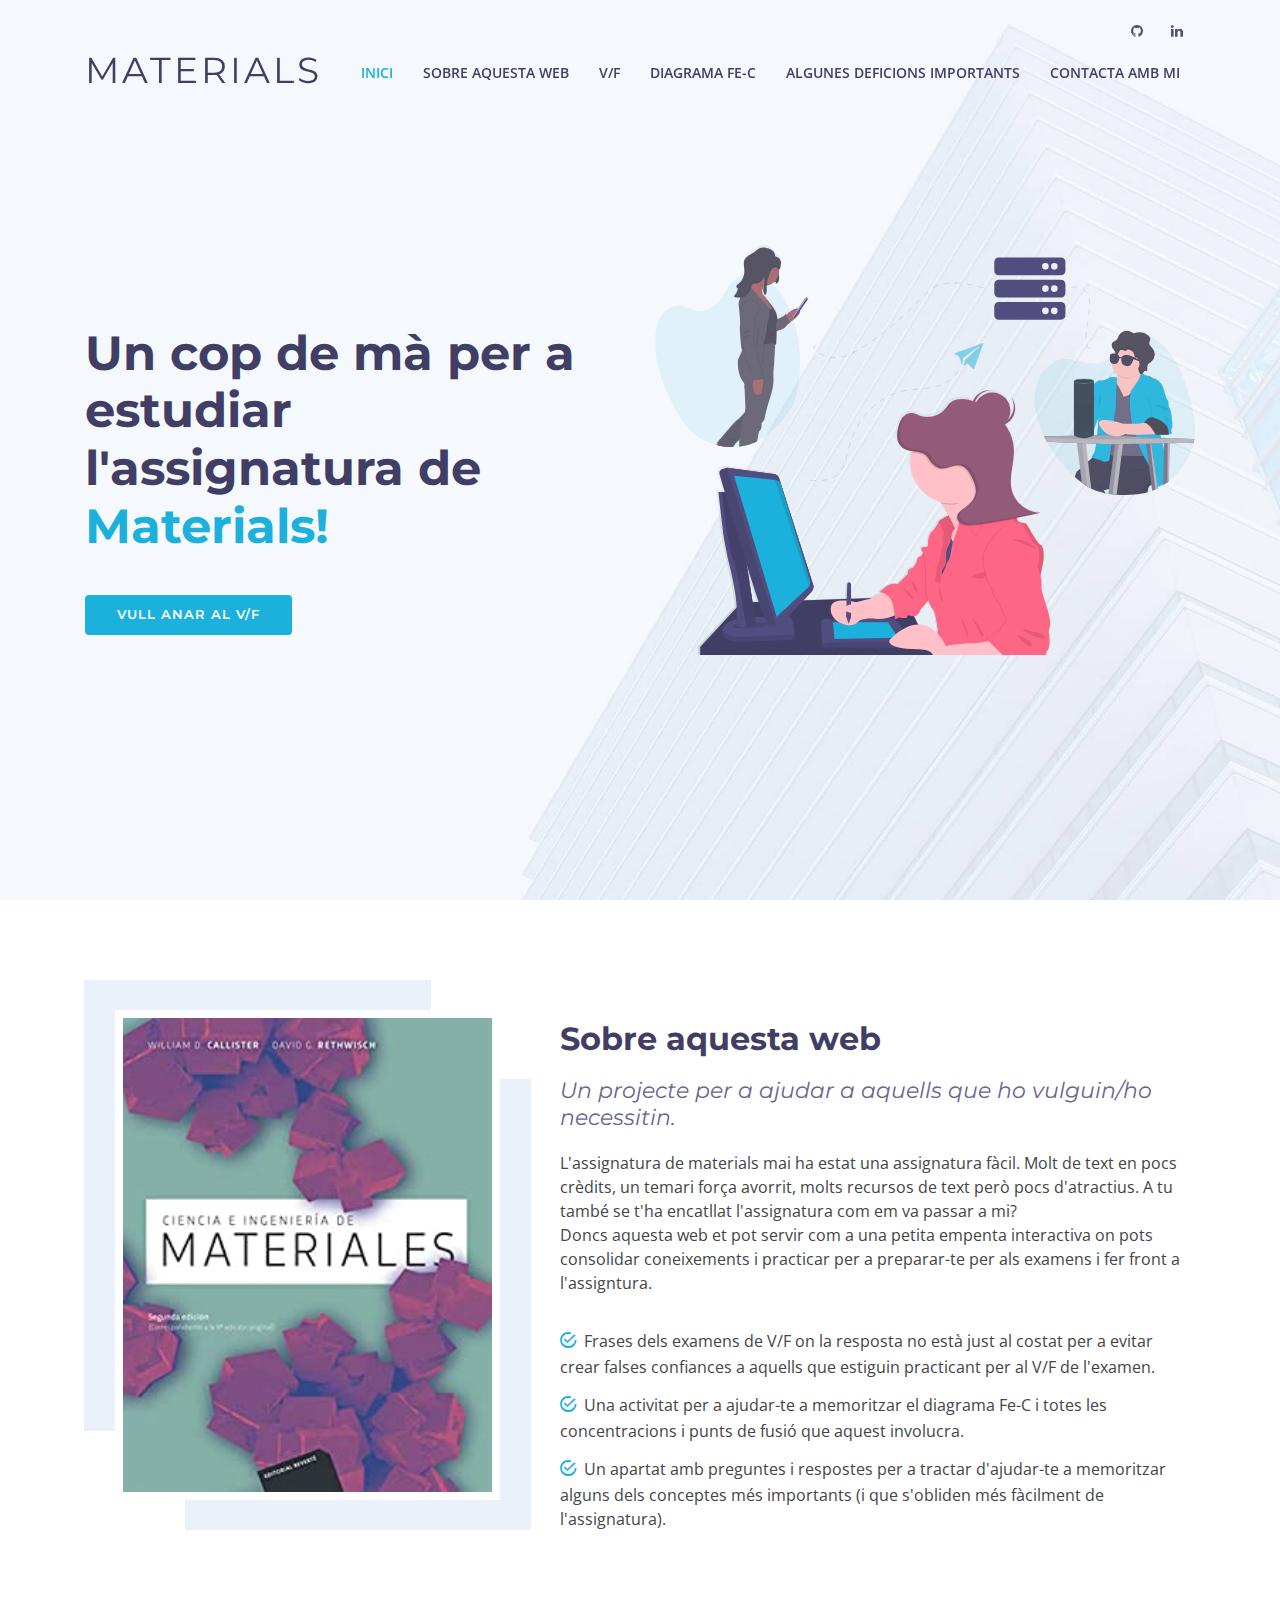
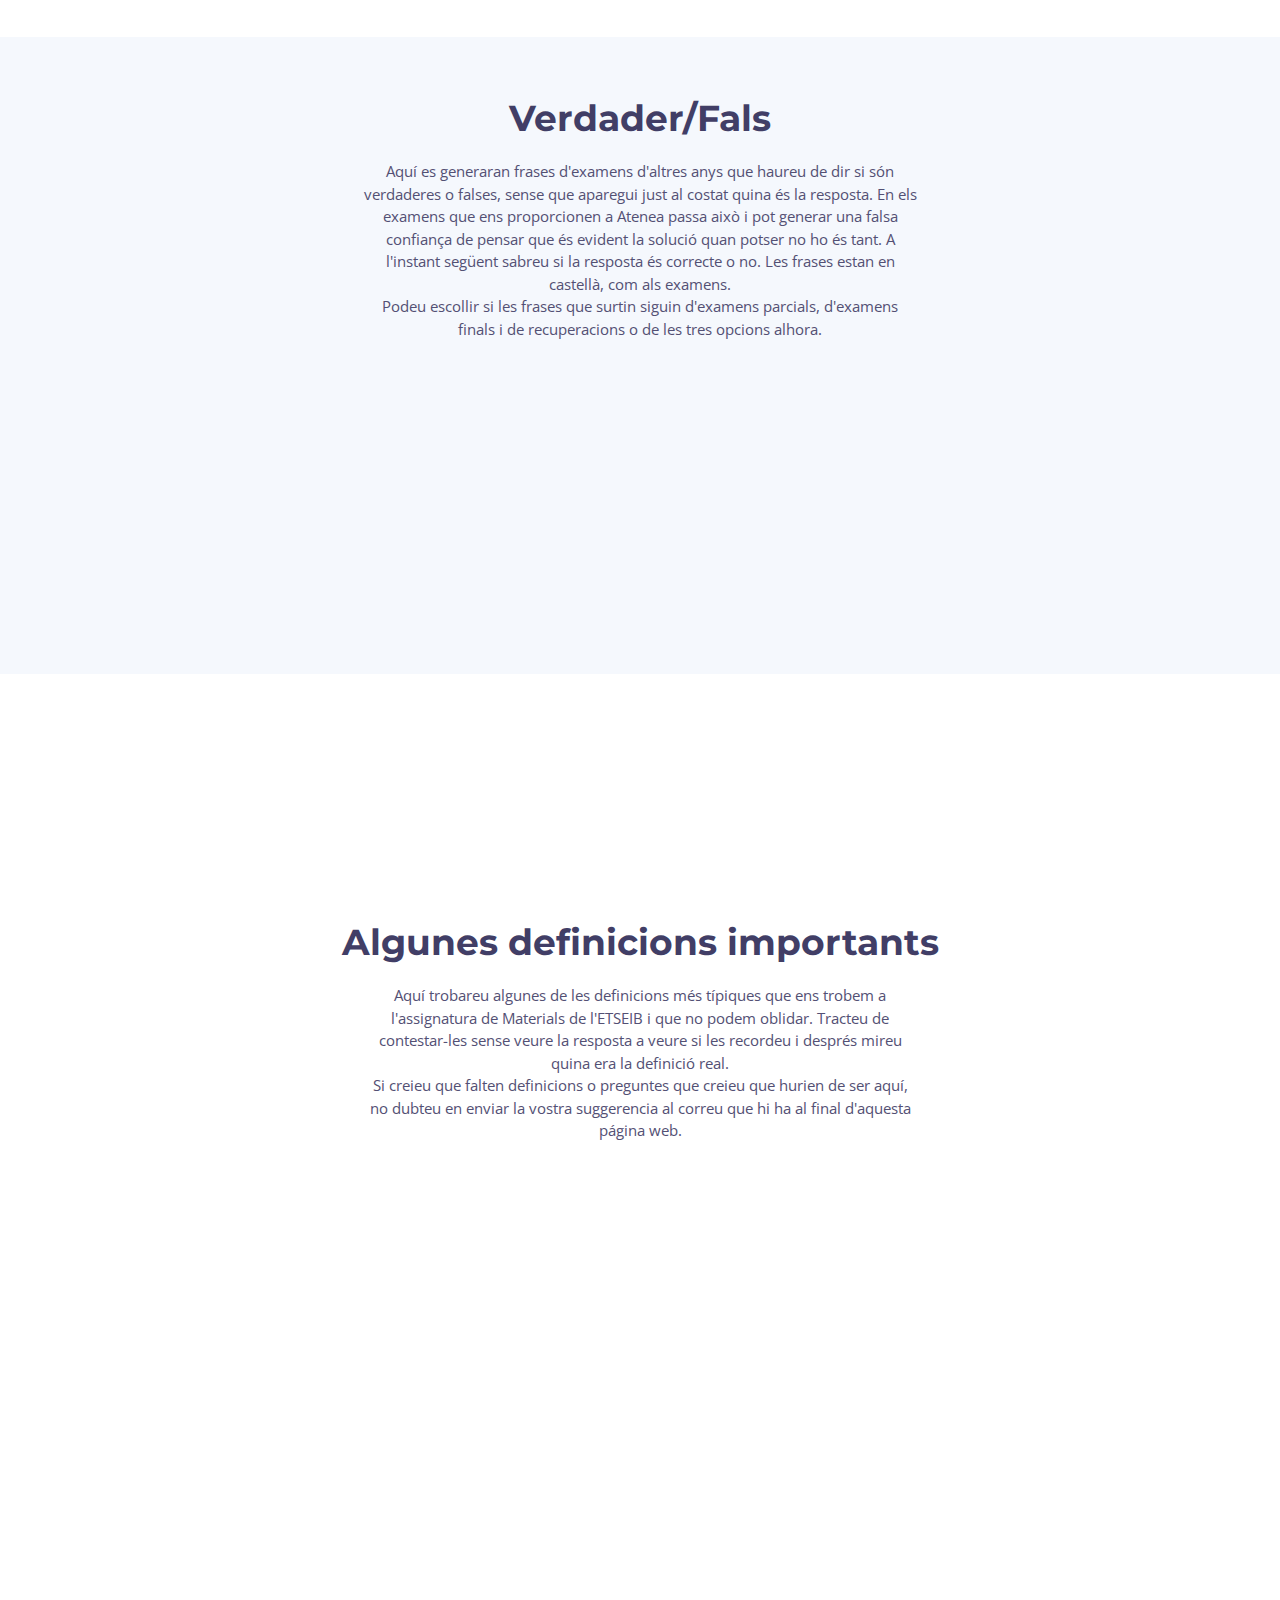
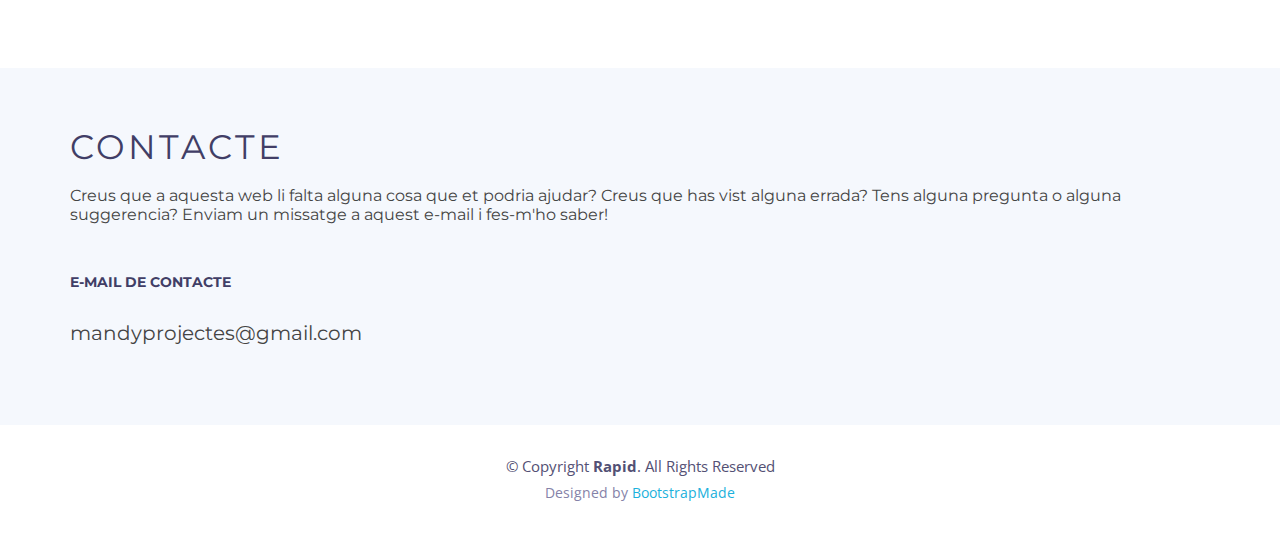
==== index.html @ 7eef05e4 "diagrama del FeC v2 (introduccio)" ====
<!DOCTYPE html>
<html lang="en">
<head>
  <meta charset="utf-8">
  <title>Un cop de mà amb materials</title>
  <meta content="width=device-width, initial-scale=1.0" name="viewport">
  <meta content="" name="keywords">
  <meta content="" name="description">

  <!-- Favicons -->
  <link href="img/favicon.png" rel="icon">
  <link href="img/apple-touch-icon.png" rel="apple-touch-icon">

  <!-- Google Fonts -->
  <link href="https://fonts.googleapis.com/css?family=Open+Sans:300,300i,400,400i,500,600,700,700i|Montserrat:300,400,500,600,700" rel="stylesheet">

  <!-- Bootstrap CSS File -->
  <link href="lib/bootstrap/css/bootstrap.min.css" rel="stylesheet">

  <!-- Libraries CSS Files -->
  <link href="lib/font-awesome/css/font-awesome.min.css" rel="stylesheet">
  <link href="lib/animate/animate.min.css" rel="stylesheet">
  <link href="lib/ionicons/css/ionicons.min.css" rel="stylesheet">
  <link href="lib/owlcarousel/assets/owl.carousel.min.css" rel="stylesheet">
  <link href="lib/lightbox/css/lightbox.min.css" rel="stylesheet">

  <!-- Main Stylesheet File -->
  <link href="css/style.css" rel="stylesheet">

  <!-- =======================================================
    Theme Name: Rapid
    Theme URL: https://bootstrapmade.com/rapid-multipurpose-bootstrap-business-template/
    Author: BootstrapMade.com
    License: https://bootstrapmade.com/license/
  ======================================================= -->
</head>

<body>
  <!--==========================
  Header
  ============================-->
  <header id="header">

    <div id="topbar">
      <div class="container">
        <div class="social-links">
          <!--<a href="#" class="twitter"><i class="fa fa-twitter"></i></a>-->
          <a href="#" class="github"><i class="fa fa-github"></i></a>
          <a href="#" class="linkedin"><i class="fa fa-linkedin"></i></a>
          <!--<a href="#" class="instagram"><i class="fa fa-instagram"></i></a>-->
        </div>
      </div>
    </div>

    <div class="container">

      <div class="logo float-left">
        <!-- Uncomment below if you prefer to use an image logo -->
        <h1 class="text-light"><a href="#intro" class="scrollto"><span>Materials</span></a></h1>
        <!-- <a href="#header" class="scrollto"><img src="img/logo.png" alt="" class="img-fluid"></a> -->
      </div>

      <nav class="main-nav float-right d-none d-lg-block">
        <ul>
          <li class="active"><a href="#intro">Inici</a></li>
          <li><a href="#about">Sobre aquesta web</a></li>
          <li><a href="#services">V/F</a></li>
          <li><a href="#call-to-action">Diagrama Fe-C</a></li>
          <li><a href="#faq">Algunes Deficions Importants</a></li>
          <li><a href="#footer">Contacta amb mi</a></li>
        </ul>
      </nav><!-- .main-nav -->
      
    </div>
  </header><!-- #header -->

  <!--==========================
    Intro del principi
  ============================-->
  <section id="intro" class="clearfix">
    <div class="container d-flex h-100">
      <div class="row justify-content-center align-self-center">
        <div class="col-md-6 intro-info order-md-first order-last">
          <h2>Un cop de mà per a estudiar<br>l'assignatura de <span>Materials!</span></h2>
          <div>
            <a href="#services" class="btn-get-started scrollto">Vull anar al V/F</a>
          </div>
        </div>
  
        <div class="col-md-6 intro-img order-md-last order-first">
          <img src="img/intro-img.svg" alt="" class="img-fluid">
        </div>
      </div>

    </div>
  </section><!-- #intro -->

  <main id="main">

    <!--==========================
      Sobre aquesta web
    ============================-->
    <section id="about">

      <div class="container">
        <div class="row">

          <div class="col-lg-5 col-md-6">
            <div class="about-img">
              <img src="img/el_callister.jpg" alt="">
            </div>
          </div>

          <div class="col-lg-7 col-md-6">
            <div class="about-content">
              <h2>Sobre aquesta web</h2>
              <h3>Un projecte per a ajudar a aquells que ho vulguin/ho necessitin.</h3>
              <p>L'assignatura de materials mai ha estat una assignatura fàcil. Molt de text en pocs crèdits, un temari força avorrit, molts recursos de text però pocs d'atractius. A tu també se t'ha encatllat l'assignatura com em va passar a mi?
              <br>Doncs aquesta web et pot servir com a una petita empenta interactiva on pots consolidar coneixements i practicar per a preparar-te per als examens i fer front a l'assigntura.</p>
              <ul>
                <li><i class="ion-android-checkmark-circle"></i> Frases dels examens de V/F on la resposta no està just al costat per a evitar crear falses confiances a aquells que estiguin practicant per al V/F de l'examen.</li>
                <li><i class="ion-android-checkmark-circle"></i> Una activitat per a ajudar-te a memoritzar el diagrama Fe-C i totes les concentracions i punts de fusió que aquest involucra.</li>
                <li><i class="ion-android-checkmark-circle"></i> Un apartat amb preguntes i respostes per a tractar d'ajudar-te a memoritzar alguns dels conceptes més importants (i que s'obliden més fàcilment de l'assignatura).</li>
              </ul>
            </div>
          </div>
        </div>
      </div>

    </section><!-- #about -->


    <!--==========================
      V/F
    ============================-->
    <section id="services" class="section-bg">
      <div class="container">

        <header class="section-header">
          <h3>Verdader/Fals</h3>
          <p>Aquí es generaran frases d'examens d'altres anys que haureu de dir si són verdaderes o falses, sense que aparegui just al costat quina és la resposta. En els examens que ens proporcionen a Atenea passa això i pot generar una falsa confiança de pensar que és evident la solució quan potser no ho és tant. A l'instant següent sabreu si la resposta és correcte o no. Les frases estan en castellà, com als examens.
            <br> Podeu escollir si les frases que surtin siguin d'examens parcials, d'examens finals i de recuperacions o de les tres opcions alhora.</p>
        </header>

        <div class="row">

          <div class="col-md-6 col-lg-4 wow bounceInUp" data-wow-duration="1.4s">
            <div class="box">
              <div class="icon" style="background: #fceef3;"><i class="ion-ios-bookmarks-outline" style="color: #006bb3;"></i></div>
              <h4 class="title"><a target="_blank" href="empieza.html">Frases d'examens parcials</a></h4>
            </div>
          </div>
          <div class="col-md-6 col-lg-4 wow bounceInUp" data-wow-duration="1.4s">
            <div class="box">
              <div class="icon" style="background: #fceef3;"><i class="ion-ios-bookmarks-outline" style="color: #e98e06;"></i></div>
              <h4 class="title"><a target="_blank" href="empieza2.html">Frases d'examens finals i recuperacions</a></h4>
            </div>
          </div>
           <div class="col-md-6 col-lg-4 wow bounceInUp" data-wow-duration="1.4s">
            <div class="box">
              <div class="icon" style="background: #fceef3;"><i class="ion-ios-bookmarks-outline" style="color: #cc0052;"></i></div>
              <h4 class="title"><a target="_blank" href="empieza3.html">Frases d'examens parcials, finals i recuperacions</a></h4>
            </div>
          </div>

        </div>

      </div>
    </section><!-- #services -->

    

    <!--==========================
      Diagrama de Fe-C
    ============================-->
    <section id="call-to-action" class="wow fadeInUp">
      <div class="container">
        <div class="row">
          <div class="col-lg-9 text-center text-lg-left">
            <h3 class="cta-title">Diagrama de Fe-C</h3>
            <p class="cta-text"> Estic treballant en aquest apartat!</p>
          </div>
          <div class="col-lg-3 cta-btn-container text-center">
            <a class="cta-btn align-middle" target="_blank" href="DiagramaFeC.html">Próximament...</a>
          </div>
        </div>

      </div>
    </section><!-- #call-to-action -->


   

    <!--==========================
      Algunes definicions importants
    ============================-->
    <section id="faq">
      <div class="container">
        <header class="section-header">
          <h3>Algunes definicions importants</h3>
          <p>Aquí trobareu algunes de les definicions més típiques que ens trobem a l'assignatura de Materials de l'ETSEIB i que no podem oblidar. Tracteu de contestar-les sense veure la resposta a veure si les recordeu i després mireu quina era la definició real. 
            <br>
          Si creieu que falten definicions o preguntes que creieu que hurien de ser aquí, no dubteu en enviar la vostra suggerencia al correu que hi ha al final d'aquesta página web.</p>
        </header>

        <ul id="faq-list" class="wow fadeInUp">
          <li>
            <a data-toggle="collapse" href="#faq5" class="collapsed">¿Qué es la "ansiotropía"? ¿Y la "alotropía"? <i class="ion-android-remove"></i></a>
            <div id="faq5" class="collapse" data-parent="#faq-list">
              <p>
                La ansiotropía es un fenómeno por el que las propiedades de un material dependen de la dirección cristalográfica en la que se miden (si fueran independientes, es decir, lo "contrario", el fenómeno de denominaría "isotropía").
                <br>
                La alotropía es un fenómeno por el que un mismo material puede adoptar diferentes estructuras cristalinas dependiendo de la temperatura o de la presión a la que se encuentre (por ejemplo, esto le pasa al hierro).
              </p>
            </div>
          </li>

          <li>
            <a data-toggle="collapse" class="collapsed" href="#faq1">¿Qué es una solución sólida? ¿Qué son el disolvente y el soluto?<i class="ion-android-remove"></i></a>
            <div id="faq1" class="collapse" data-parent="#faq-list">
              <p>
                Combinación de átomos de diferentes elementos, los cuales se sitúan dentro de una única estructura cristalina, manteniéndose el carácter metálico del enlace. Se pueden distinguir el disolvente (elemento mayoritario de la solución sólida) y el soluto (elemento minoritario de la solución sólida).
              </p>
            </div>
          </li>

          <li>
            <a data-toggle="collapse" href="#faq2" class="collapsed">¿Como se definirian las "fases"? ¿Y cuáles son las fases terminales?<i class="ion-android-remove"></i></a>
            <div id="faq2" class="collapse" data-parent="#faq-list">
              <p>
                Cada una de las partes homogéneas (misma composición, estructura y propiedades) de un material, físicamente diferenciable de las demás.
                <br>
                Las fases terminales son aquellas que se presentan en los extremos de los diagramans de fases, tocando los componentes puros.
              </p>
            </div>
          </li>

          <li>
            <a data-toggle="collapse" href="#faq3" class="collapsed">¿Qué es una reacción congruente? ¿Y una reacción invariate? <i class="ion-android-remove"></i></a>
            <div id="faq3" class="collapse" data-parent="#faq-list">
              <p>
                El término congruente es porque no existe variación en la composición de las fases. (En otras palabras, son las líneas verticales, contando los extremos, en los diagramas de fases binarios) 
                <br>
                En un diagrama de fases además pueden aparecer reacciones invariantes: son las que se producen a una temperatura fija (en otras palabras, las líneas horizontales en los diagramas de fases binarios), produciéndose una transformación en la estructura de la aleación.
              </p>
            </div>
          </li>

          <li>
            <a data-toggle="collapse" href="#faq4" class="collapsed">¿Qué son la deformación elástica y plástica de un material? ¿Qué es el límite elástico de un material? <i class="ion-android-remove"></i></a>
            <div id="faq4" class="collapse" data-parent="#faq-list">
              <p>
                La deformación elástica es aquella que se da cuando si la fuerza a la que se ha sometido el material cesa, el material vuelve a recuperar sus dimensiones originales.
                <br>
                En cambio, la deformación plástica se da cuando el material es deformado hasta el extremo de no recuperar completamente sus dimensiones originales (deformación permanente).
                <br>
                El límite elástico de un material (yield strength en inglés) es la tensión máxima que se puede aplicar a un material sin deformación permanente. Cuantifica (típicamente) la resistencia mecánica de un material.
              </p>
            </div>
          </li>


          <li>
            <a data-toggle="collapse" href="#faq6" class="collapsed">¿Qué es la tenacidad? ¿Y la resiliencia? <i class="ion-android-remove"></i></a>
            <div id="faq6" class="collapse" data-parent="#faq-list">
              <p>
                La tenacidad es la capacidad que prensenta un material de absorber energía hasta rotura. Se determina como el área total bajo la curva tensión-deformación hasta rotura.
                <br>
                La resiliencia es la energía de deformación (por unidad de volumen) que puede ser recuperada de un cuerpo deformado cuando cesa el esfuerzo que causa la deformación.
              </p>
            </div>
          </li>

        </ul>

      </div>
    </section><!-- #faq -->

  </main>

  <!--==========================
    Footer
  ============================-->
  <footer id="footer" class="section-bg">
    <div class="footer-top">
      <div class="container">

        <div class="row">


                  <div class="footer-info">
                    <h3>Contacte</h3>
                    <h6>Creus que a aquesta web li falta alguna cosa que et podria ajudar? Creus que has vist alguna errada? Tens alguna pregunta o alguna suggerencia? Enviam un missatge a aquest e-mail i fes-m'ho saber!</h6>
                  </div>

                
                  <div class="footer-newsletter">
                    <h4>E-Mail de contacte</h4>
                    <h5>mandyprojectes@gmail.com</h5>
                  </div>

                  <br>

          </div>
          

        </div>

      </div>
    </div>

    <div class="container">
      <div class="copyright">
        &copy; Copyright <strong>Rapid</strong>. All Rights Reserved
      </div>
      <div class="credits">
        <!--
          All the links in the footer should remain intact.
          You can delete the links only if you purchased the pro version.
          Licensing information: https://bootstrapmade.com/license/
          Purchase the pro version with working PHP/AJAX contact form: https://bootstrapmade.com/buy/?theme=Rapid
        -->
        Designed by <a href="https://bootstrapmade.com/">BootstrapMade</a>
      </div>
    </div>
  </footer><!-- #footer -->

  <a href="#" class="back-to-top"><i class="fa fa-chevron-up"></i></a>
  <!-- Uncomment below i you want to use a preloader -->
  <!-- <div id="preloader"></div> -->

  <!-- JavaScript Libraries -->
  <script src="lib/jquery/jquery.min.js"></script>
  <script src="lib/jquery/jquery-migrate.min.js"></script>
  <script src="lib/bootstrap/js/bootstrap.bundle.min.js"></script>
  <script src="lib/easing/easing.min.js"></script>
  <script src="lib/mobile-nav/mobile-nav.js"></script>
  <script src="lib/wow/wow.min.js"></script>
  <script src="lib/waypoints/waypoints.min.js"></script>
  <script src="lib/counterup/counterup.min.js"></script>
  <script src="lib/owlcarousel/owl.carousel.min.js"></script>
  <script src="lib/isotope/isotope.pkgd.min.js"></script>
  <script src="lib/lightbox/js/lightbox.min.js"></script>
  <!-- Contact Form JavaScript File -->
  <script src="contactform/contactform.js"></script>

  <!-- Template Main Javascript File -->
  <script src="js/main.js"></script>

</body>
</html>
---- css/style.css ----
/*
  Theme Name: Rapid
  Theme URL: https://bootstrapmade.com/rapid-multipurpose-bootstrap-business-template/
  Author: BootstrapMade.com
  License: https://bootstrapmade.com/license/
*/

/*--------------------------------------------------------------
# General
--------------------------------------------------------------*/

.caja {
  font-family: sans-serif;
  font-size: 18px;
  font-weight: 400;
  color: #ffffff;
  background: #ee0467;
  padding: 20px;
  margin: 0 0 25px;
  overflow: hidden;
  border-radius: 35px 0px 35px 0px;
  -moz-border-radius: 35px 0px 35px 0px;
  -webkit-border-radius: 35px 0px 35px 0px;
  border: 2px solid #5878ca;
  text-align: center;
  font-family: Century Gothic,CenturyGothic,AppleGothic,sans-serif;
}

body {
  background: #fff;
  color: #444;
  font-family: "Open Sans", sans-serif;
}

a {
  color: #1bb1dc;
  transition: 0.5s;
}

a:hover,
a:active,
a:focus {
  color: #0a98c0;
  outline: none;
  text-decoration: none;
}

p {
  padding: 0;
  margin: 0 0 30px 0;
}

h1,
h2,
h3,
h4,
h5,
h6 {
  font-family: "Montserrat", sans-serif;
  font-weight: 400;
  margin: 0 0 20px 0;
  padding: 0;
}

/* Back to top button */

.back-to-top {
  position: fixed;
  display: none;
  background: #1bb1dc;
  color: #fff;
  width: 44px;
  height: 44px;
  text-align: center;
  line-height: 1;
  font-size: 16px;
  border-radius: 50%;
  right: 15px;
  bottom: 15px;
  transition: background 0.5s;
  z-index: 11;
}

.back-to-top i {
  padding-top: 12px;
  color: #fff;
}

/* Prelaoder */

#preloader {
  position: fixed;
  top: 0;
  left: 0;
  right: 0;
  bottom: 0;
  z-index: 9999;
  overflow: hidden;
  background: #fff;
}

#preloader:before {
  content: "";
  position: fixed;
  top: calc(50% - 30px);
  left: calc(50% - 30px);
  border: 6px solid #f2f2f2;
  border-top: 6px solid #1bb1dc;
  border-radius: 50%;
  width: 60px;
  height: 60px;
  -webkit-animation: animate-preloader 1s linear infinite;
  animation: animate-preloader 1s linear infinite;
}

@-webkit-keyframes animate-preloader {
  0% {
    -webkit-transform: rotate(0deg);
    transform: rotate(0deg);
  }

  100% {
    -webkit-transform: rotate(360deg);
    transform: rotate(360deg);
  }
}

@keyframes animate-preloader {
  0% {
    -webkit-transform: rotate(0deg);
    transform: rotate(0deg);
  }

  100% {
    -webkit-transform: rotate(360deg);
    transform: rotate(360deg);
  }
}

/*--------------------------------------------------------------
# Top Bar
--------------------------------------------------------------*/

#topbar {
  padding: 0 0 10px 0;
  font-size: 14px;
  transition: all 0.5s;
}

#topbar .social-links {
  text-align: right;
}

#topbar .social-links a {
  color: #535074;
  padding: 4px 12px;
  display: inline-block;
  line-height: 1px;
}

#topbar .social-links a:hover {
  color: #1bb1dc;
}

#topbar .social-links a:first-child {
  border-left: 0;
}

/*--------------------------------------------------------------
# Header
--------------------------------------------------------------*/

#header {
  height: 110px;
  transition: all 0.5s;
  z-index: 997;
  transition: all 0.5s;
  padding: 20px 0;
  position: fixed;
  left: 0;
  top: 0;
  right: 0;
  transition: all 0.5s;
  z-index: 997;
}

#header.header-scrolled,
#header.header-pages {
  height: 70px;
  padding: 15px 0;
  background-color: #fff;
  box-shadow: 0px 0px 30px rgba(127, 137, 161, 0.3);
}

#header.header-scrolled #topbar,
#header.header-pages #topbar {
  display: none;
}

#header .logo h1 {
  font-size: 36px;
  margin: 0;
  padding: 0;
  line-height: 1;
  font-weight: 400;
  letter-spacing: 3px;
  text-transform: uppercase;
}

#header .logo h1 a,
#header .logo h1 a:hover {
  color: #413e66;
  text-decoration: none;
}

#header .logo img {
  padding: 0;
  margin: 7px 0;
  max-height: 26px;
}

.main-pages {
  margin-top: 60px;
}

/*--------------------------------------------------------------
# Intro Section
--------------------------------------------------------------*/

#intro {
  width: 100%;
  height: 100vh;
  position: relative;
  background: #f5f8fd url("../img/intro-bg.jpg") center top no-repeat;
  background-size: cover;
}

#intro .intro-info h2 {
  color: #413e66;
  margin-bottom: 40px;
  font-size: 48px;
  font-weight: 700;
}

#intro .intro-info h2 span {
  color: #1bb1dc;
}

#intro .intro-info .btn-get-started,
#intro .intro-info .btn-services {
  font-family: "Montserrat", sans-serif;
  font-size: 13px;
  font-weight: 600;
  text-transform: uppercase;
  letter-spacing: 1px;
  display: inline-block;
  padding: 10px 32px;
  border-radius: 4px;
  transition: 0.5s;
  color: #fff;
  background: #1bb1dc;
  color: #fff;
}

#intro .intro-info .btn-get-started:hover,
#intro .intro-info .btn-services:hover {
  background: #0a98c0;
}

/*--------------------------------------------------------------
# Navigation Menu
--------------------------------------------------------------*/

/* Desktop Navigation */

.main-nav {
  /* Drop Down */
  /* Deep Drop Down */
}

.main-nav,
.main-nav * {
  margin: 0;
  padding: 0;
  list-style: none;
}

.main-nav > ul > li {
  position: relative;
  white-space: nowrap;
  float: left;
}

.main-nav a {
  display: block;
  position: relative;
  color: #413e66;
  padding: 10px 15px;
  transition: 0.3s;
  font-size: 14px;
  font-family: "Open Sans", sans-serif;
  text-transform: uppercase;
  font-weight: 600;
}

.main-nav a:hover,
.main-nav .active > a,
.main-nav li:hover > a {
  color: #1bb1dc;
  text-decoration: none;
}

.main-nav .drop-down ul {
  display: block;
  position: absolute;
  left: 0;
  top: calc(100% - 30px);
  z-index: 99;
  opacity: 0;
  visibility: hidden;
  padding: 10px 0;
  background: #fff;
  box-shadow: 0px 0px 30px rgba(127, 137, 161, 0.25);
  transition: ease all 0.3s;
}

.main-nav .drop-down:hover > ul {
  opacity: 1;
  top: 100%;
  visibility: visible;
}

.main-nav .drop-down li {
  min-width: 180px;
  position: relative;
}

.main-nav .drop-down ul a {
  padding: 10px 20px;
  font-size: 14px;
  font-weight: 500;
  text-transform: none;
  color: #065e77;
}

.main-nav .drop-down ul a:hover,
.main-nav .drop-down ul .active > a,
.main-nav .drop-down ul li:hover > a {
  color: #1bb1dc;
}

.main-nav .drop-down > a:after {
  content: "\f107";
  font-family: FontAwesome;
  padding-left: 10px;
}

.main-nav .drop-down .drop-down ul {
  top: 0;
  left: calc(100% - 30px);
}

.main-nav .drop-down .drop-down:hover > ul {
  opacity: 1;
  top: 0;
  left: 100%;
}

.main-nav .drop-down .drop-down > a {
  padding-right: 35px;
}

.main-nav .drop-down .drop-down > a:after {
  content: "\f105";
  position: absolute;
  right: 15px;
}

/* Mobile Navigation */

.mobile-nav {
  position: fixed;
  top: 0;
  bottom: 0;
  z-index: 9999;
  overflow-y: auto;
  left: -260px;
  width: 260px;
  padding-top: 18px;
  background: rgba(40, 38, 70, 0.8);
  transition: 0.4s;
}

.mobile-nav * {
  margin: 0;
  padding: 0;
  list-style: none;
}

.mobile-nav a {
  display: block;
  position: relative;
  color: #fff;
  padding: 10px 20px;
  font-weight: 500;
}

.mobile-nav a:hover,
.mobile-nav .active > a,
.mobile-nav li:hover > a {
  color: #8dc2fa;
  text-decoration: none;
}

.mobile-nav .drop-down > a:after {
  content: "\f078";
  font-family: FontAwesome;
  padding-left: 10px;
  position: absolute;
  right: 15px;
}

.mobile-nav .active.drop-down > a:after {
  content: "\f077";
}

.mobile-nav .drop-down > a {
  padding-right: 35px;
}

.mobile-nav .drop-down ul {
  display: none;
  overflow: hidden;
}

.mobile-nav .drop-down li {
  padding-left: 20px;
}

.mobile-nav-toggle {
  position: fixed;
  right: 0;
  top: 0;
  z-index: 9998;
  border: 0;
  background: none;
  font-size: 24px;
  transition: all 0.4s;
  outline: none !important;
  line-height: 1;
  cursor: pointer;
  text-align: right;
}

.mobile-nav-toggle i {
  margin: 18px 18px 0 0;
  color: #065e77;
}

.mobile-nav-overly {
  width: 100%;
  height: 100%;
  z-index: 9997;
  top: 0;
  left: 0;
  position: fixed;
  background: rgba(40, 38, 70, 0.8);
  overflow: hidden;
  display: none;
}

.mobile-nav-active {
  overflow: hidden;
}

.mobile-nav-active .mobile-nav {
  left: 0;
}

.mobile-nav-active .mobile-nav-toggle i {
  color: #fff;
}

/*--------------------------------------------------------------
# Sections
--------------------------------------------------------------*/

/* Sections Header
--------------------------------*/

.section-header h3 {
  font-size: 36px;
  color: #413e66;
  text-align: center;
  font-weight: 700;
  position: relative;
  font-family: "Montserrat", sans-serif;
}

.section-header p {
  text-align: center;
  margin: auto;
  font-size: 15px;
  padding-bottom: 60px;
  color: #535074;
  width: 50%;
}

/* Section with background
--------------------------------*/

.section-bg {
  background: #f5f8fd;
}

/* About Us Section
--------------------------------*/

#about {
  padding: 80px 0;
}

#about .about-content {
  padding-top: 40px;
}

#about .about-content h2 {
  color: #413e66;
  font-family: "Montserrat", sans-serif;
  font-weight: 700;
}

#about .about-content h3 {
  color: #696592;
  font-weight: 400;
  font-size: 22px;
  font-style: italic;
}

#about .about-content ul {
  list-style: none;
  padding: 0;
}

#about .about-content ul li {
  padding-bottom: 10px;
}

#about .about-content ul li i {
  font-size: 20px;
  padding-right: 4px;
  color: #1bb1dc;
}

#about .about-img {
  position: relative;
  margin: 30px 30px 30px 30px;
}

#about .about-img img {
  width: 100%;
  border: 8px solid #fff;
  transition: .5s;
}

#about .about-img img:hover {
  width: 100%;
  -webkit-transform: scale(1.03);
  transform: scale(1.03);
}

#about .about-img::before {
  position: absolute;
  left: -31px;
  top: -30px;
  width: 90%;
  height: 92%;
  z-index: -1;
  content: '';
  background-color: #ebf1fa;
  transition: .5s;
}

#about .about-img::after {
  position: absolute;
  right: -31px;
  bottom: -30px;
  width: 90%;
  height: 92%;
  z-index: -1;
  content: '';
  background-color: #ebf1fa;
  transition: .5s;
}

/* Services Section
--------------------------------*/

#services {
  padding: 60px 0 40px 0;
}

#services .box {
  padding: 30px;
  position: relative;
  overflow: hidden;
  border-radius: 10px;
  margin: 0 10px 40px 10px;
  background: #fff;
  box-shadow: 0 10px 29px 0 rgba(68, 88, 144, 0.1);
  transition: all 0.3s ease-in-out;
  text-align: center;
}

#services .box:hover {
  -webkit-transform: scale(1.1);
  transform: scale(1.1);
}

#services .icon {
  margin: 0 auto 15px auto;
  padding-top: 12px;
  display: inline-block;
  text-align: center;
  border-radius: 50%;
  width: 60px;
  height: 60px;
}

#services .icon i {
  font-size: 36px;
  line-height: 1;
}

#services .title {
  font-weight: 700;
  margin-bottom: 15px;
  font-size: 18px;
}

#services .title a {
  color: #111;
}

#services .box:hover .title a {
  color: #1bb1dc;
}

#services .description {
  font-size: 14px;
  line-height: 28px;
  margin-bottom: 0;
  text-align: left;
}

/* Why Us Section
--------------------------------*/

#why-us {
  padding: 60px 0;
}

#why-us .why-us-content .features {
  margin: 0 0 15px 0;
  padding: 0;
  transition: 0.3s ease-in-out;
}

#why-us .why-us-content .features i {
  font-size: 36px;
  float: left;
}

#why-us .why-us-content .features h4 {
  font-size: 24px;
  font-weight: 600;
  margin-left: 56px;
  color: #413e66;
  margin-bottom: 5px;
}

#why-us .why-us-content .features p {
  font-size: 16px;
  margin-left: 56px;
  color: #555186;
}

#why-us .counters {
  padding-top: 40px;
}

#why-us .counters span {
  font-family: "Montserrat", sans-serif;
  font-weight: bold;
  font-size: 48px;
  display: block;
  color: #555186;
}

#why-us .counters p {
  padding: 0;
  margin: 0 0 20px 0;
  font-family: "Montserrat", sans-serif;
  font-size: 14px;
  color: #8a87b6;
}

/* Call To Action Section
--------------------------------*/

#call-to-action {
  background: #2d2b46;
  background-size: cover;
  padding: 40px 0;
}

#call-to-action .cta-title {
  color: #fff;
  font-size: 28px;
  font-weight: 700;
}

#call-to-action .cta-text {
  color: #fff;
}

#call-to-action .cta-btn {
  font-family: "Montserrat", sans-serif;
  font-weight: 700;
  font-size: 16px;
  letter-spacing: 1px;
  display: inline-block;
  padding: 8px 26px;
  border-radius: 3px;
  transition: 0.5s;
  margin: 10px;
  border: 3px solid #fff;
  color: #fff;
}

#call-to-action .cta-btn:hover {
  background: #1bb1dc;
  border: 3px solid #1bb1dc;
}

/* Features Section
--------------------------------*/

#features {
  padding: 80px 0;
}

#features h4 {
  font-weight: 600;
  font-size: 24px;
}

/* Portfolio Section
--------------------------------*/

#portfolio {
  padding: 60px 0;
}

#portfolio #portfolio-flters {
  padding: 0;
  margin: 5px 0 35px 0;
  list-style: none;
  text-align: center;
}

#portfolio #portfolio-flters li {
  cursor: pointer;
  margin: 15px 15px 15px 0;
  display: inline-block;
  padding: 6px 10px;
  font-size: 16px;
  line-height: 20px;
  color: #413e66;
  margin-bottom: 5px;
  transition: all 0.3s ease-in-out;
}

#portfolio #portfolio-flters li:hover,
#portfolio #portfolio-flters li.filter-active {
  color: #1bb1dc;
}

#portfolio #portfolio-flters li:last-child {
  margin-right: 0;
}

#portfolio .portfolio-item {
  position: relative;
  overflow: hidden;
  margin-bottom: 30px;
}

#portfolio .portfolio-item .portfolio-wrap {
  overflow: hidden;
  position: relative;
  margin: 0;
}

#portfolio .portfolio-item .portfolio-wrap:hover img {
  opacity: 0.4;
  transition: 0.3s;
}

#portfolio .portfolio-item .portfolio-wrap .portfolio-info {
  position: absolute;
  top: 0;
  right: 0;
  bottom: 0;
  left: 0;
  display: -webkit-box;
  display: -webkit-flex;
  display: -ms-flexbox;
  display: flex;
  -webkit-box-pack: center;
  -webkit-justify-content: center;
  -ms-flex-pack: center;
  justify-content: center;
  -webkit-box-align: center;
  -webkit-align-items: center;
  -ms-flex-align: center;
  align-items: center;
  -webkit-box-orient: vertical;
  -webkit-box-direction: normal;
  -webkit-flex-direction: column;
  -ms-flex-direction: column;
  flex-direction: column;
  text-align: center;
  opacity: 0;
  transition: 0.2s linear;
}

#portfolio .portfolio-item .portfolio-wrap .portfolio-info h4 {
  font-size: 22px;
  line-height: 1px;
  font-weight: 700;
  margin-bottom: 14px;
  padding-bottom: 0;
}

#portfolio .portfolio-item .portfolio-wrap .portfolio-info h4 a {
  color: #fff;
}

#portfolio .portfolio-item .portfolio-wrap .portfolio-info h4 a:hover {
  color: #1bb1dc;
}

#portfolio .portfolio-item .portfolio-wrap .portfolio-info p {
  padding: 0;
  margin: 0;
  color: #f8fcff;
  font-weight: 500;
  font-size: 14px;
  text-transform: uppercase;
}

#portfolio .portfolio-item .portfolio-wrap .portfolio-info .link-preview,
#portfolio .portfolio-item .portfolio-wrap .portfolio-info .link-details {
  display: inline-block;
  line-height: 1;
  text-align: center;
  width: 36px;
  height: 36px;
  background: #1bb1dc;
  border-radius: 50%;
  margin: 10px 4px 0 4px;
}

#portfolio .portfolio-item .portfolio-wrap .portfolio-info .link-preview i,
#portfolio .portfolio-item .portfolio-wrap .portfolio-info .link-details i {
  padding-top: 6px;
  font-size: 22px;
  color: #fff;
}

#portfolio .portfolio-item .portfolio-wrap .portfolio-info .link-preview:hover,
#portfolio .portfolio-item .portfolio-wrap .portfolio-info .link-details:hover {
  background: #42c3e8;
}

#portfolio .portfolio-item .portfolio-wrap .portfolio-info .link-preview:hover i,
#portfolio .portfolio-item .portfolio-wrap .portfolio-info .link-details:hover i {
  color: #fff;
}

#portfolio .portfolio-item .portfolio-wrap:hover {
  background: #282646;
}

#portfolio .portfolio-item .portfolio-wrap:hover .portfolio-info {
  opacity: 1;
}

/* Testimonials Section
--------------------------------*/

#testimonials {
  padding: 60px 0;
}

#testimonials .section-header {
  margin-bottom: 40px;
}

#testimonials .testimonial-item .testimonial-img {
  width: 120px;
  border-radius: 50%;
  border: 4px solid #fff;
  float: left;
}

#testimonials .testimonial-item h3 {
  font-size: 20px;
  font-weight: bold;
  margin: 10px 0 5px 0;
  color: #111;
  margin-left: 140px;
}

#testimonials .testimonial-item h4 {
  font-size: 14px;
  color: #999;
  margin: 0 0 15px 0;
  margin-left: 140px;
}

#testimonials .testimonial-item p {
  font-style: italic;
  margin: 0 0 15px 140px;
}

#testimonials .owl-nav,
#testimonials .owl-dots {
  margin-top: 5px;
  text-align: center;
}

#testimonials .owl-dot {
  display: inline-block;
  margin: 0 5px;
  width: 12px;
  height: 12px;
  border-radius: 50%;
  background-color: #ddd;
}

#testimonials .owl-dot.active {
  background-color: #1bb1dc;
}

/* Team Section
--------------------------------*/

#team {
  padding: 60px 0;
}

#team .member {
  text-align: center;
  margin-bottom: 20px;
  position: relative;
  overflow: hidden;
}

#team .member .member-info {
  display: -webkit-box;
  display: -webkit-flex;
  display: -ms-flexbox;
  display: flex;
  -webkit-box-pack: center;
  -webkit-justify-content: center;
  -ms-flex-pack: center;
  justify-content: center;
  -webkit-box-align: center;
  -webkit-align-items: center;
  -ms-flex-align: center;
  align-items: center;
  position: absolute;
  bottom: 0;
  left: 0;
  right: 0;
  transition: 0.2s;
  padding: 15px 0;
  background: rgba(29, 28, 41, 0.6);
}

#team .member .member-info-content {
  transition: margin 0.2s;
  height: 40px;
  transition: height 0.4s;
}

#team .member:hover .member-info {
  transition: 0.4s;
}

#team .member:hover .member-info-content {
  height: 80px;
}

#team .member h4 {
  font-weight: 700;
  margin-bottom: 2px;
  font-size: 18px;
  color: #fff;
}

#team .member span {
  font-style: italic;
  display: block;
  font-size: 13px;
  color: #fff;
}

#team .member .social {
  margin-top: 15px;
}

#team .member .social a {
  transition: none;
  color: #fff;
}

#team .member .social a:hover {
  color: #1bb1dc;
}

#team .member .social i {
  font-size: 18px;
  margin: 0 2px;
}

/* Clients Section
--------------------------------*/

#clients {
  padding: 60px 0;
}

#clients img {
  max-width: 80%;
  opacity: 0.5;
  transition: 0.3s;
  padding: 15px 0;
}

#clients img:hover {
  opacity: 1;
}

#clients .owl-nav,
#clients .owl-dots {
  margin-top: 5px;
  text-align: center;
}

#clients .owl-dot {
  display: inline-block;
  margin: 0 5px;
  width: 12px;
  height: 12px;
  border-radius: 50%;
  background-color: #ddd;
}

#clients .owl-dot.active {
  background-color: #1bb1dc;
}

/* Pricing Section
--------------------------------*/

#pricing {
  padding: 80px 0;
}

#pricing .card {
  border: 0;
  border-radius: 0px;
  box-shadow: 0 3px 0px 0 rgba(65, 62, 102, 0.08);
  transition: all .3s ease-in-out;
  padding: 36px 0;
  position: relative;
}

#pricing .card:after {
  content: '';
  position: absolute;
  top: 0;
  left: 0;
  width: 0%;
  height: 5px;
  background-color: #1bb1dc;
  transition: 0.5s;
}

#pricing .card:hover {
  -webkit-transform: scale(1.05);
  transform: scale(1.05);
  box-shadow: 0 20px 35px 0 rgba(0, 0, 0, 0.08);
}

#pricing .card:hover:after {
  width: 100%;
}

#pricing .card .card-header {
  background-color: white;
  border-bottom: 0px;
  -moz-text-align-last: center;
  text-align-last: center;
}

#pricing .card .card-title {
  margin-bottom: 16px;
  color: #535074;
}

#pricing .card .card-block {
  padding-top: 0;
  text-align: center;
}

#pricing .card .list-group-item {
  border: 0px;
  padding: 6px;
  color: #413e66;
  font-weight: 300;
}

#pricing .card h3 {
  font-size: 64px;
  margin-bottom: 0px;
  color: #535074;
}

#pricing .card h3 .currency {
  font-size: 30px;
  position: relative;
  font-weight: 400;
  top: -30px;
  letter-spacing: 0px;
}

#pricing .card h3 .period {
  font-size: 16px;
  color: #6c67a3;
  letter-spacing: 0px;
}

#pricing .card .list-group {
  margin-bottom: 15px;
}

#pricing .card .btn {
  text-transform: uppercase;
  font-size: 13px;
  font-weight: 500;
  color: #5f5b96;
  border-radius: 0;
  padding: 10px 24px;
  letter-spacing: 1px;
  border-radius: 3px;
  display: inline-block;
  background: #1bb1dc;
  color: #fff;
}

#pricing .card .btn:hover {
  background: #0a98c0;
}

/* Frequently Asked Questions Section
--------------------------------*/

#faq {
  padding: 60px 0;
  overflow: hidden;
}

#faq #faq-list {
  padding: 0;
  list-style: none;
}

#faq #faq-list li {
  border-bottom: 1px solid #ebebeb;
}

#faq #faq-list a {
  padding: 22px 0;
  display: block;
  position: relative;
  font-family: "Montserrat", sans-serif;
  font-size: 20px;
  line-height: 1;
  font-weight: 400;
  padding-right: 20px;
}

#faq #faq-list i {
  font-size: 24px;
  position: absolute;
  right: 0;
  top: 20px;
}

#faq #faq-list p {
  margin-bottom: 20px;
}

#faq #faq-list a.collapse {
  color: #1bb1dc;
}

#faq #faq-list a.collapsed {
  color: #000;
}

#faq #faq-list a.collapsed i::before {
  content: "\f2c7" !important;
}

/*--------------------------------------------------------------
# Footer
--------------------------------------------------------------*/

#footer {
  padding: 0 0 30px 0;
  font-size: 14px;
  background: #fff;
}

#footer .footer-top {
  padding: 60px 0 30px 0;
  background: #f5f8fd;
}

#footer .footer-top .footer-info {
  margin-bottom: 30px;
}

#footer .footer-top .footer-info h3 {
  font-size: 34px;
  margin: 0 0 20px 0;
  padding: 2px 0 2px 0;
  line-height: 1;
  font-family: "Montserrat", sans-serif;
  color: #413e66;
  font-weight: 400;
  letter-spacing: 3px;
  text-transform: uppercase;
}

#footer .footer-top .footer-info p {
  font-size: 14px;
  line-height: 24px;
  margin-bottom: 0;
  font-family: "Montserrat", sans-serif;
  color: #535074;
}

#footer .footer-top .social-links a {
  font-size: 18px;
  display: inline-block;
  background: #1bb1dc;
  color: #fff;
  line-height: 1;
  padding: 8px 0;
  margin-right: 4px;
  border-radius: 50%;
  text-align: center;
  width: 36px;
  height: 36px;
  transition: 0.3s;
}

#footer .footer-top .social-links a:hover {
  background: #0a98c0;
  color: #fff;
}

#footer .footer-top h4 {
  font-size: 14px;
  font-weight: bold;
  color: #413e66;
  text-transform: uppercase;
  position: relative;
  padding-bottom: 10px;
}

#footer .footer-top .footer-links {
  margin-bottom: 30px;
}

#footer .footer-top .footer-links ul {
  list-style: none;
  padding: 0;
  margin: 0;
}

#footer .footer-top .footer-links ul li {
  padding: 8px 0;
}

#footer .footer-top .footer-links ul li:first-child {
  padding-top: 0;
}

#footer .footer-top .footer-links ul a {
  color: #696592;
}

#footer .footer-top .footer-links ul a:hover {
  color: #1bb1dc;
}

#footer .footer-top .footer-contact {
  margin-bottom: 30px;
}

#footer .footer-top .footer-contact p {
  line-height: 26px;
}

#footer .footer-top .footer-newsletter {
  margin-bottom: 30px;
}

#footer .footer-top .footer-newsletter input[type="email"] {
  border: 0;
  padding: 6px 8px;
  width: 65%;
  border: 1px solid #d9dde6;
}

#footer .footer-top .footer-newsletter input[type="submit"] {
  background: #1bb1dc;
  border: 1px solid #1bb1dc;
  width: 35%;
  padding: 6px 0;
  text-align: center;
  color: #fff;
  transition: 0.3s;
  cursor: pointer;
}

#footer .footer-top .footer-newsletter input[type="submit"]:hover {
  background: #0a98c0;
}

#footer .footer-top .form .form-group {
  margin-bottom: 15px;
}

#footer .footer-top .form #sendmessage {
  color: #fff;
  background: #1bb1dc;
  display: none;
  text-align: center;
  padding: 15px;
  font-weight: 600;
  margin-bottom: 15px;
}

#footer .footer-top .form #errormessage {
  color: #fff;
  display: none;
  background: red;
  text-align: center;
  padding: 15px;
  font-weight: 600;
  margin-bottom: 15px;
}

#footer .footer-top .form #sendmessage.show,
#footer .footer-top .form #errormessage.show,
#footer .footer-top .form .show {
  display: block;
}

#footer .footer-top .form .validation {
  color: red;
  display: none;
  margin: 0 0 20px;
  font-weight: 400;
  font-size: 13px;
}

#footer .footer-top .form label {
  color: #413e66;
  font-weight: 500;
}

#footer .footer-top .form input,
#footer .footer-top .form textarea {
  border-radius: 0;
  box-shadow: none;
  border: 1px solid #dce1ec;
  font-size: 14px;
}

#footer .footer-top .form input::-webkit-input-placeholder,
#footer .footer-top .form textarea::-webkit-input-placeholder {
  color: #a2a0bd;
}

#footer .footer-top .form input::-moz-placeholder,
#footer .footer-top .form textarea::-moz-placeholder {
  color: #a2a0bd;
}

#footer .footer-top .form input:-ms-input-placeholder,
#footer .footer-top .form textarea:-ms-input-placeholder {
  color: #a2a0bd;
}

#footer .footer-top .form input::placeholder,
#footer .footer-top .form textarea::placeholder {
  color: #a2a0bd;
}

#footer .footer-top .form button[type="submit"] {
  background: #1bb1dc;
  border: 0;
  border-radius: 3px;
  padding: 8px 30px;
  color: #fff;
  transition: 0.3s;
}

#footer .footer-top .form button[type="submit"]:hover {
  background: #0a98c0;
  cursor: pointer;
}

#footer .copyright {
  text-align: center;
  padding-top: 30px;
  color: #535074;
  font-size: 15px;
}

#footer .credits {
  text-align: center;
  font-size: 14px;
  padding-top: 4px;
  color: #8582a8;
}

#footer .credits a {
  color: #1bb1dc;
}

#footer .credits a:hover {
  color: #0a98c0;
}

/*--------------------------------------------------------------
# Responsive Media Queries
--------------------------------------------------------------*/

@media (min-width: 991px) {
  #call-to-action .cta-btn-container {
    display: -webkit-box;
    display: -webkit-flex;
    display: -ms-flexbox;
    display: flex;
    -webkit-box-align: center;
    -webkit-align-items: center;
    -ms-flex-align: center;
    align-items: center;
    -webkit-box-pack: end;
    -webkit-justify-content: flex-end;
    -ms-flex-pack: end;
    justify-content: flex-end;
  }
}

@media (min-width: 992px) {
  #intro .intro-info {
    padding-top: 80px;
  }

  #testimonials .testimonial-item p {
    width: 80%;
  }
}

@media (max-width: 991px) {
  #topbar {
    display: none;
  }

  #header {
    height: 70px;
    padding: 15px 0;
  }

  #header .logo h1 {
    font-size: 28px;
    padding: 8px 0;
  }

  #why-us .why-us-content {
    padding-top: 30px;
  }

  #pricing {
    padding-bottom: 30px;
  }

  #pricing .card {
    margin-bottom: 50px;
  }
}

@media (max-width: 768px) {
  .back-to-top {
    bottom: 15px;
  }

  #faq #faq-list a {
    font-size: 18px;
  }

  #faq #faq-list i {
    top: 13px;
  }
}

@media (max-width: 767px) {
  #intro {
    height: auto;
    padding: 80px 0 60px 0;
  }

  #intro .container {
    height: auto !important;
  }

  #intro .intro-img {
    width: 80%;
  }

  #intro .intro-info {
    text-align: center;
    padding-top: 40px;
  }

  #intro .intro-info h2 {
    font-size: 34px;
    margin-bottom: 30px;
  }

  .section-header p {
    width: 100%;
  }

  #testimonials .testimonial-item {
    text-align: center;
  }

  #testimonials .testimonial-item .testimonial-img {
    float: none;
    margin: auto;
  }

  #testimonials .testimonial-item h3,
  #testimonials .testimonial-item h4,
  #testimonials .testimonial-item p {
    margin-left: 0;
  }
}

@media (max-width: 574px) {
  #footer .footer-top .social-links a {
    margin-bottom: 25px;
  }
}
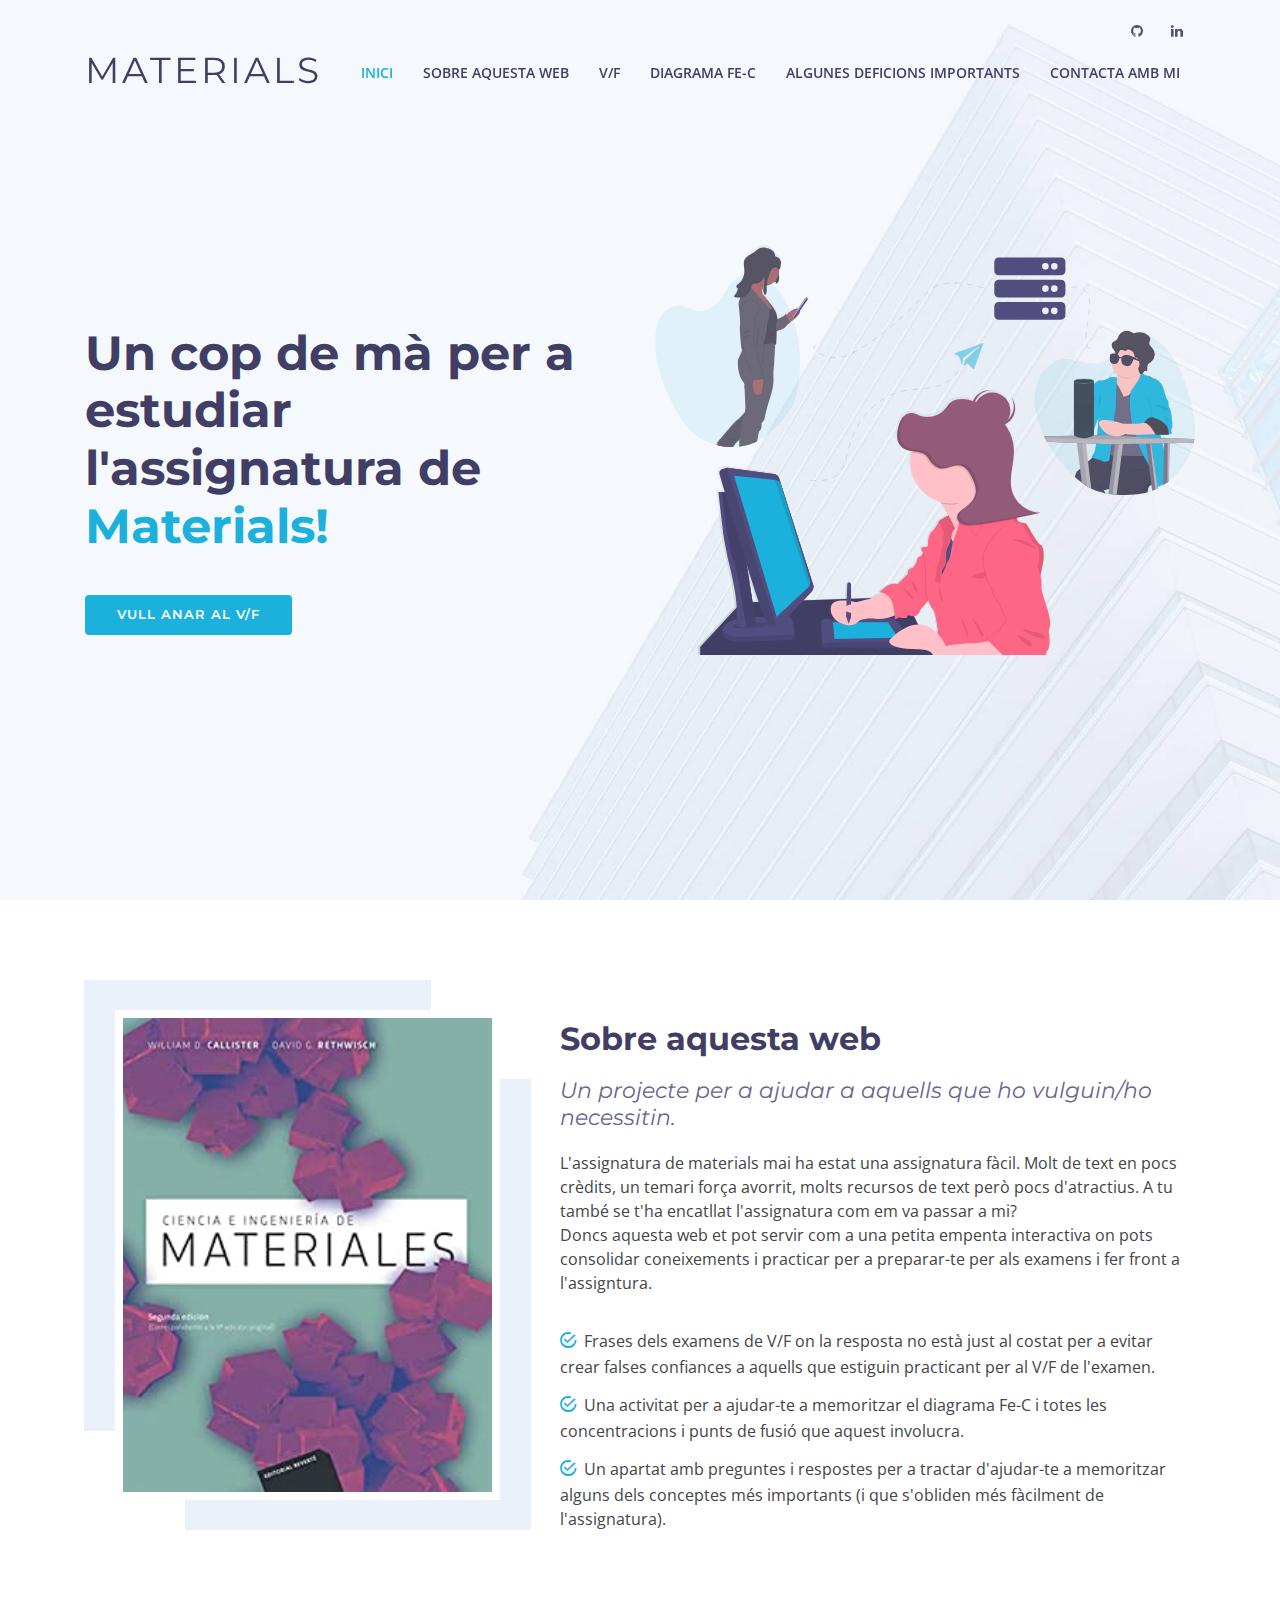
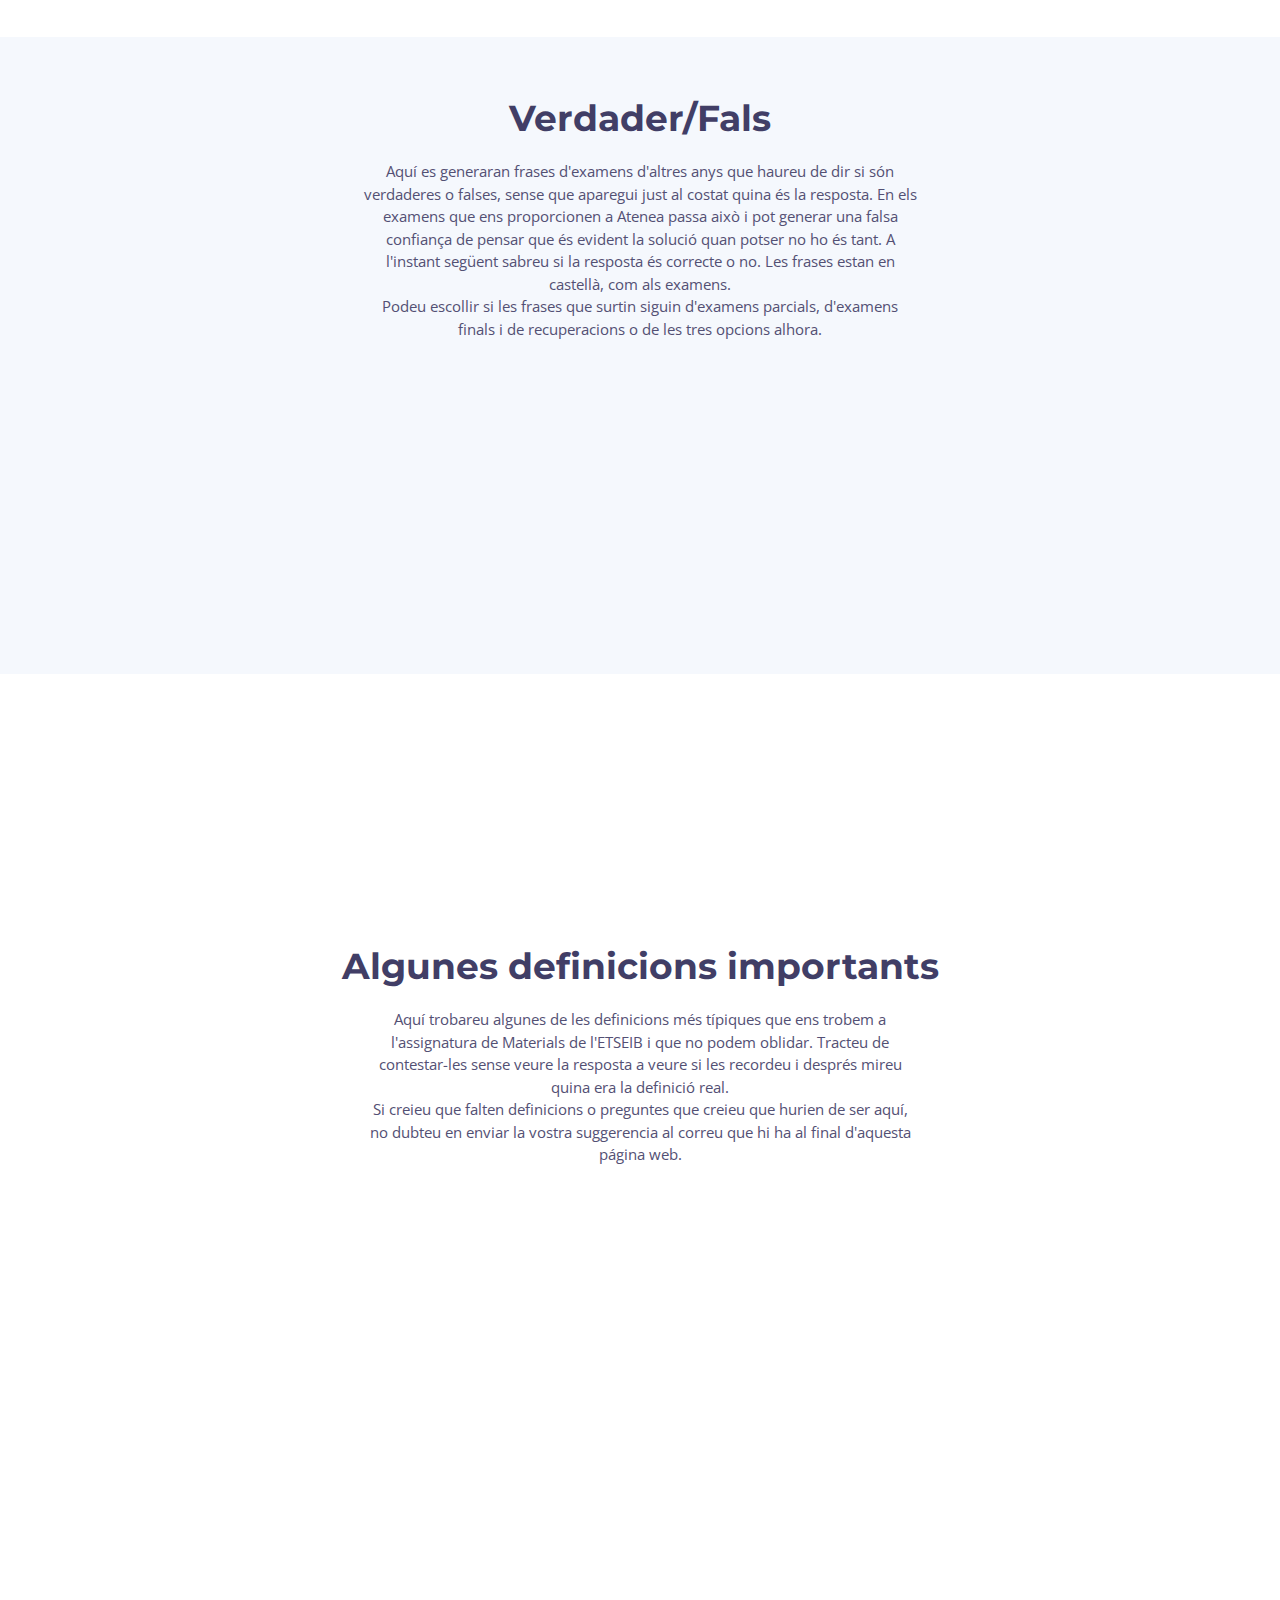
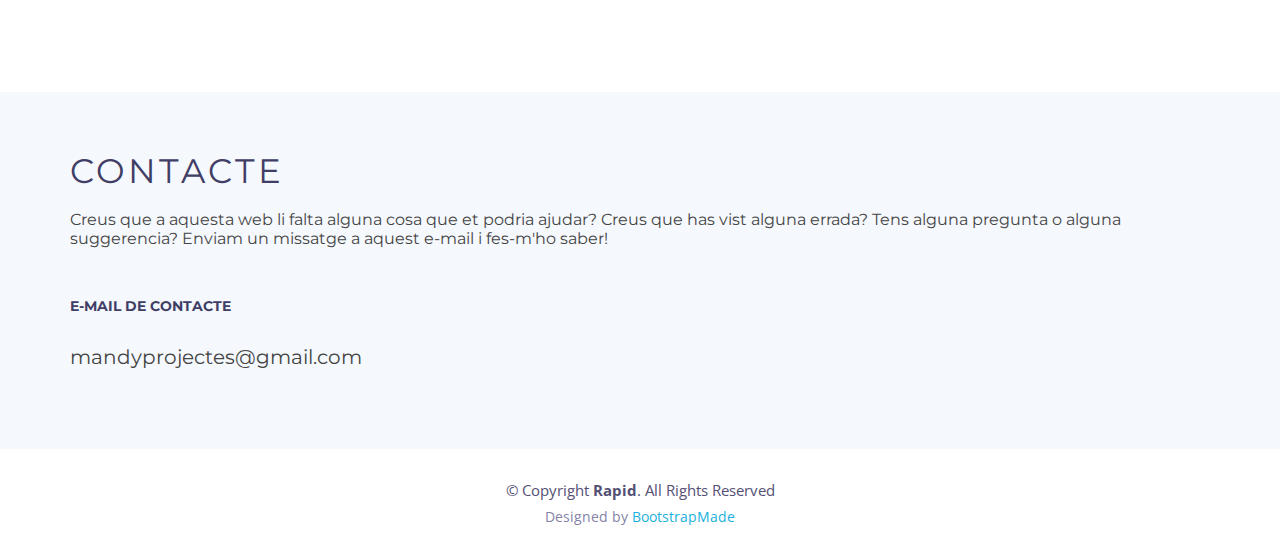
==== commit 24c36f22: "diagrama del FeC v5" ====
--- a/index.html
+++ b/index.html
@@ -178,10 +178,10 @@
         <div class="row">
           <div class="col-lg-9 text-center text-lg-left">
             <h3 class="cta-title">Diagrama de Fe-C</h3>
-            <p class="cta-text"> Estic treballant en aquest apartat!</p>
+            <p class="cta-text"> Aquí trobareu 3 exercicis per a preacticar això que espanta tant de memoritzar-se el diagrama del Fe-C. Molta sort! O com dirien alguns: GL HF!</p>
           </div>
           <div class="col-lg-3 cta-btn-container text-center">
-            <a class="cta-btn align-middle" target="_blank" href="DiagramaFeC.html">Próximament...</a>
+            <a class="cta-btn align-middle" target="_blank" href="DiagramaFeC.html">Anar als exercicis!</a>
           </div>
         </div>
 
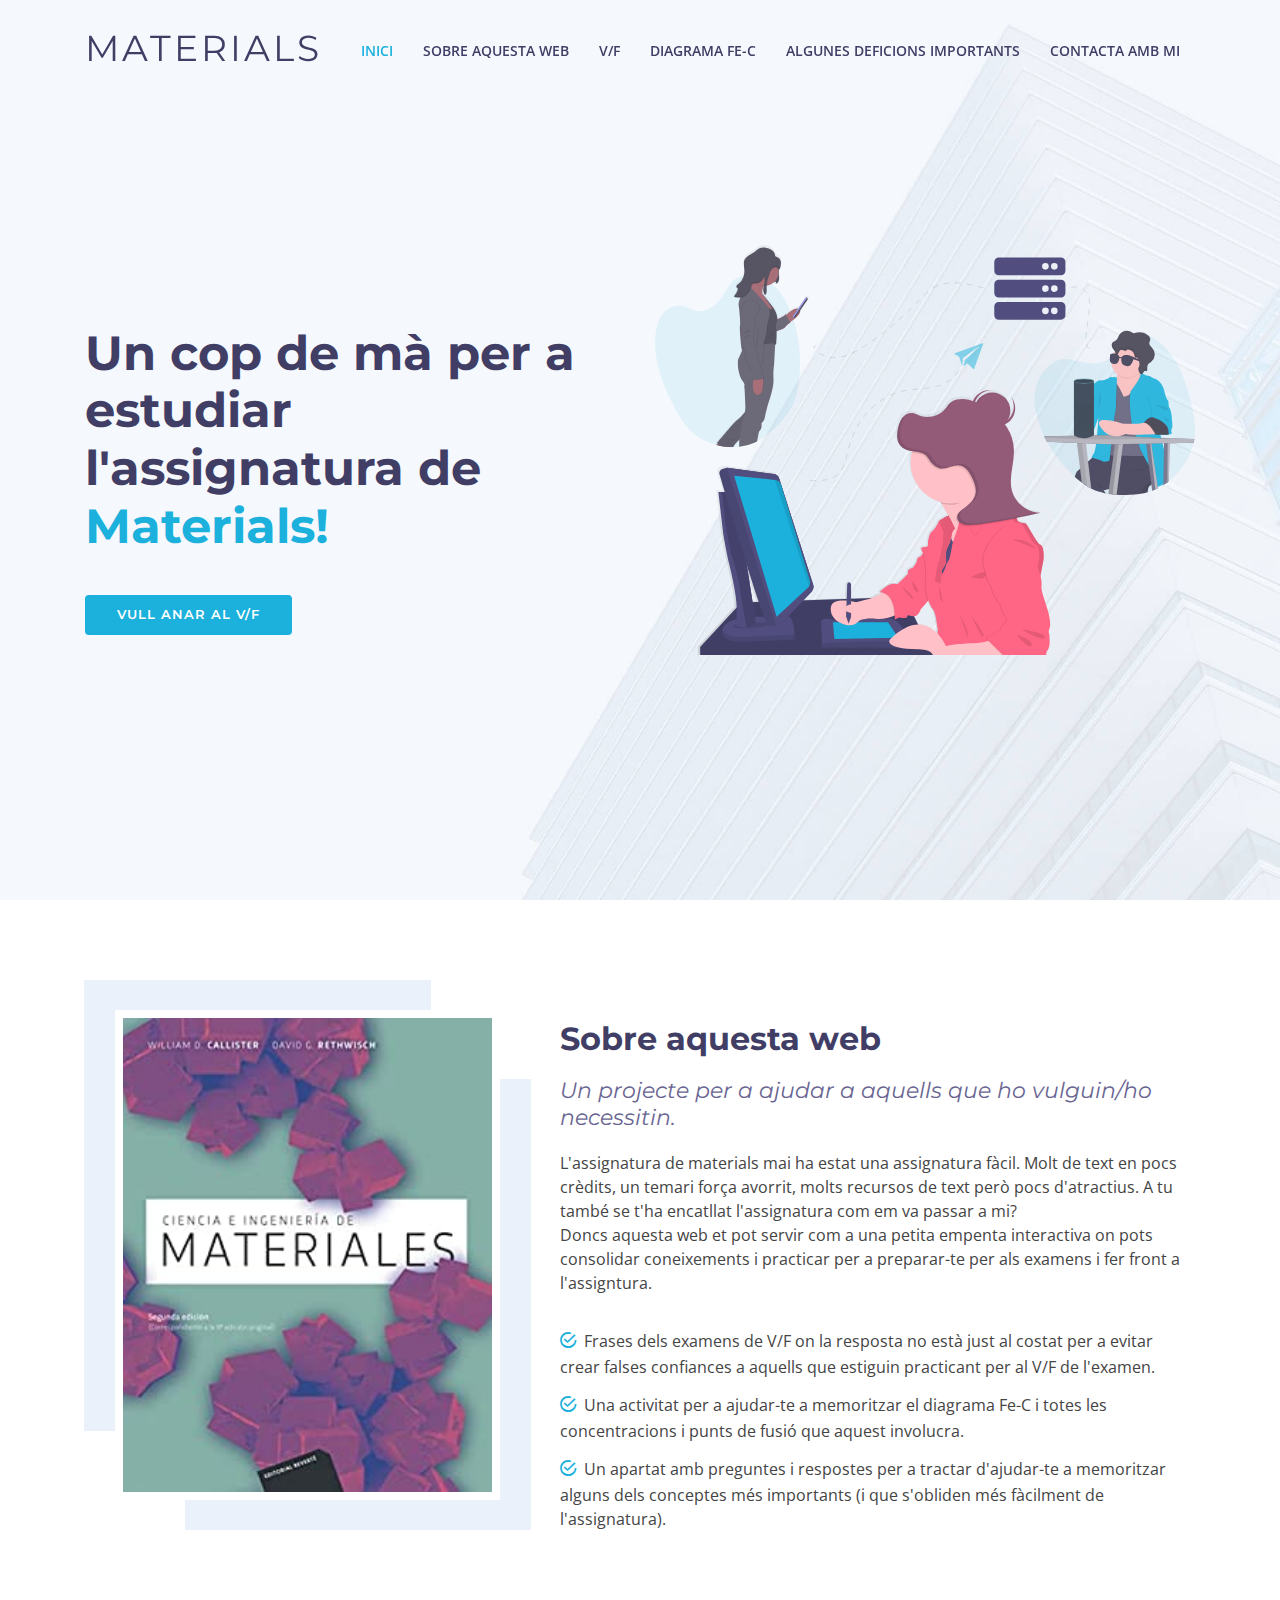
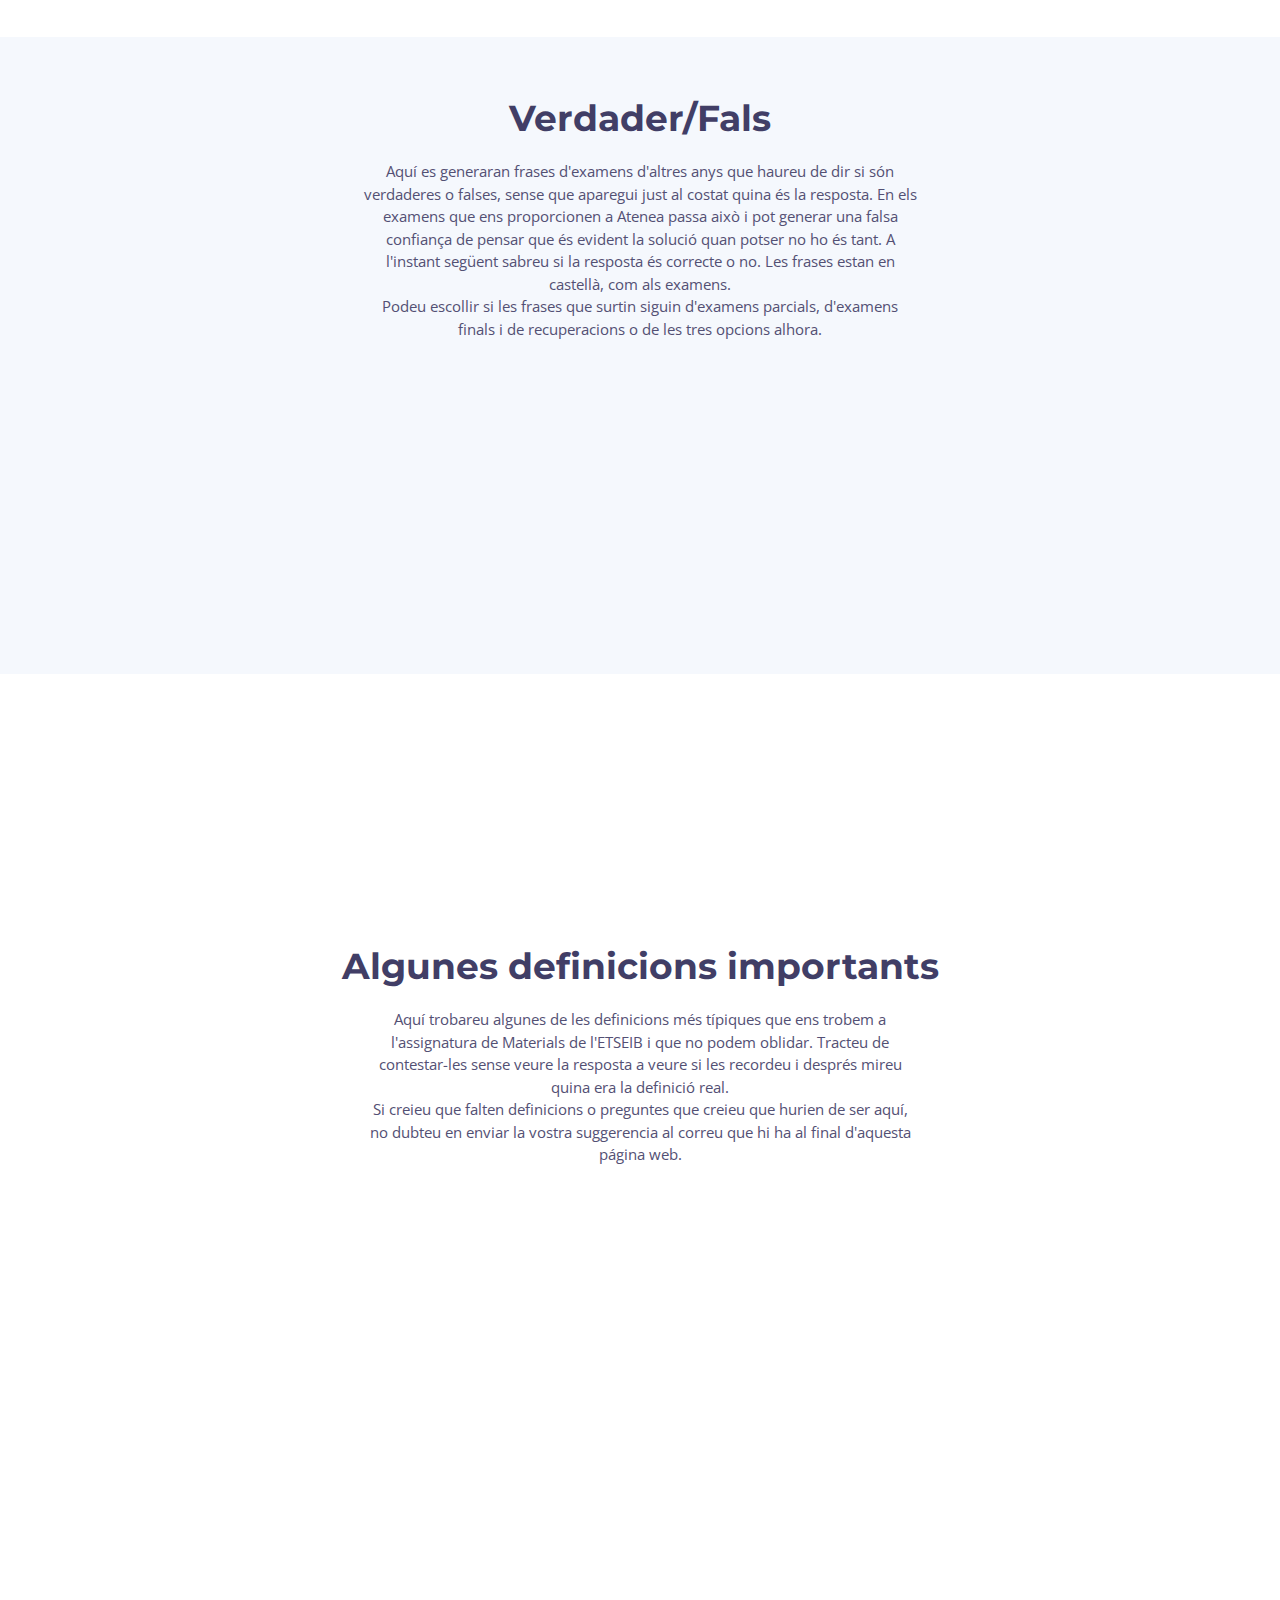
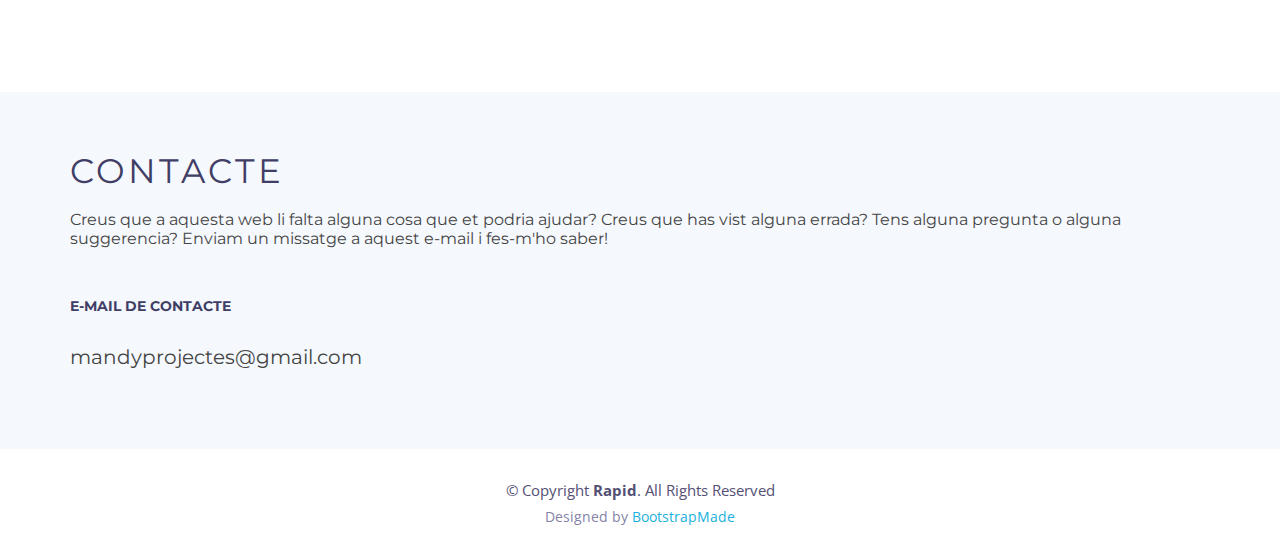
==== commit af4407c9: "New tracking code google analytics" ====
--- a/index.html
+++ b/index.html
@@ -8,8 +8,8 @@
   <meta content="" name="description">
 
   <!-- Favicons -->
-  <link href="img/favicon.png" rel="icon">
-  <link href="img/apple-touch-icon.png" rel="apple-touch-icon">
+  <link href="img/callister_mobil_mini_img.jpg" rel="icon">
+  <link href="img/callister_mobil_mini_img.jpg" rel="apple-touch-icon">
 
   <!-- Google Fonts -->
   <link href="https://fonts.googleapis.com/css?family=Open+Sans:300,300i,400,400i,500,600,700,700i|Montserrat:300,400,500,600,700" rel="stylesheet">
@@ -27,12 +27,24 @@
   <!-- Main Stylesheet File -->
   <link href="css/style.css" rel="stylesheet">
 
+
+  <!-- Global site tag (gtag.js) - Google Analytics -->
+<script async src="https://www.googletagmanager.com/gtag/js?id=G-VL3JSTW7T9"></script>
+<script>
+  window.dataLayer = window.dataLayer || [];
+  function gtag(){dataLayer.push(arguments);}
+  gtag('js', new Date());
+
+  gtag('config', 'G-VL3JSTW7T9');
+</script>
+
   <!-- =======================================================
     Theme Name: Rapid
     Theme URL: https://bootstrapmade.com/rapid-multipurpose-bootstrap-business-template/
     Author: BootstrapMade.com
     License: https://bootstrapmade.com/license/
   ======================================================= -->
+
 </head>
 
 <body>
@@ -45,8 +57,8 @@
       <div class="container">
         <div class="social-links">
           <!--<a href="#" class="twitter"><i class="fa fa-twitter"></i></a>-->
-          <a href="#" class="github"><i class="fa fa-github"></i></a>
-          <a href="#" class="linkedin"><i class="fa fa-linkedin"></i></a>
+          <!--<a href="#" class="github"><i class="fa fa-github"></i></a>-->
+          <!--<a href="#" class="linkedin"><i class="fa fa-linkedin"></i></a>-->
           <!--<a href="#" class="instagram"><i class="fa fa-instagram"></i></a>-->
         </div>
       </div>
